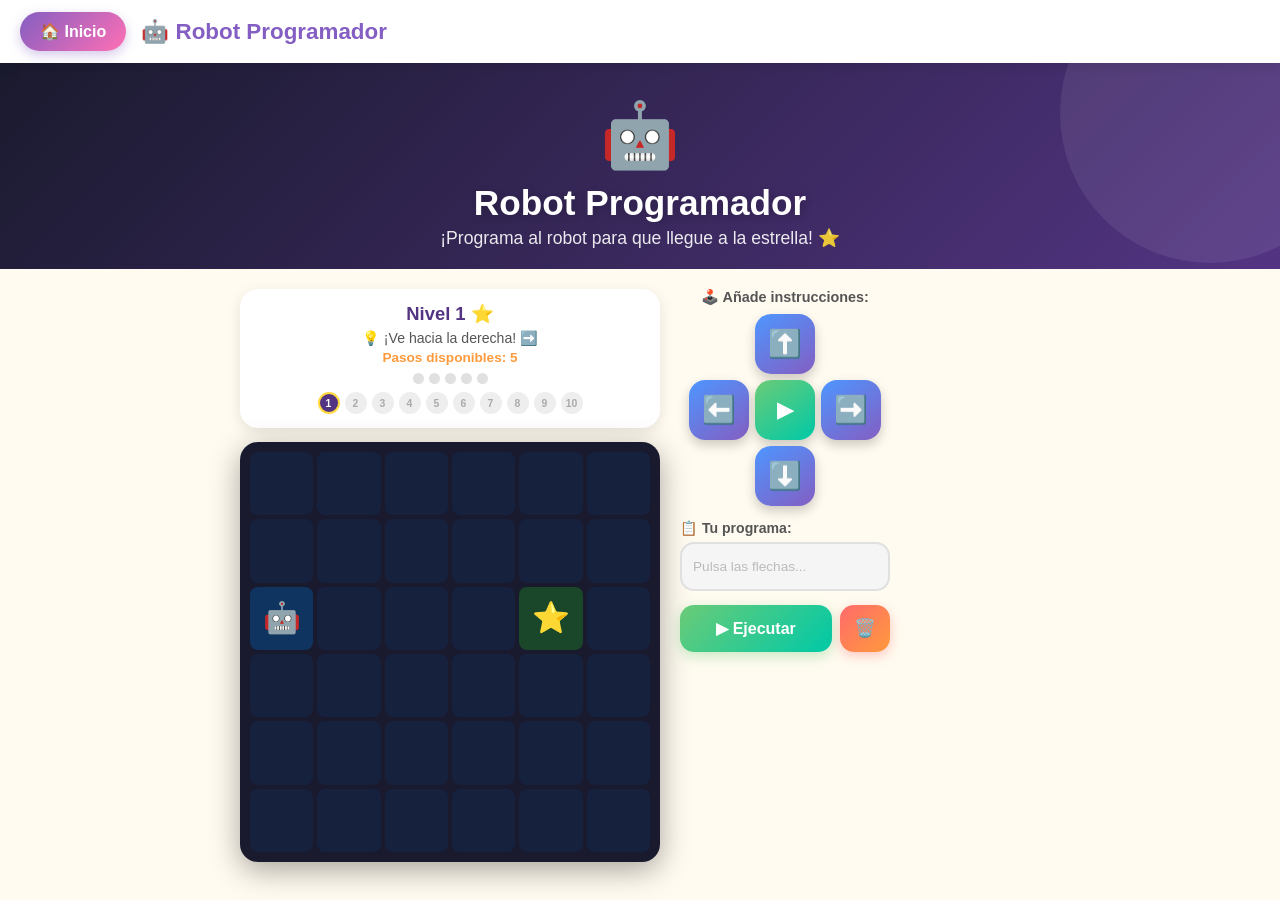
==== coding-robot.html @ b11ec6d7 "Add Coding Robot game section coding-robot.html — full programming puzzle game: - 6×6 dark grid with" ====
<!DOCTYPE html>
<html lang="es">
<head>
  <meta charset="UTF-8">
  <meta name="viewport" content="width=device-width, initial-scale=1.0, maximum-scale=1.0">
  <title>Robot Programador – Bruno Aprende 🤖</title>
  <link rel="stylesheet" href="styles.css">
  <style>
    :root { --c1: #1a1a2e; --c2: #533483; }

    /* ===== LAYOUT ===== */
    .game-wrap {
      display: flex;
      gap: 20px;
      padding: 20px;
      align-items: flex-start;
      flex-wrap: wrap;
      max-width: 840px;
      margin: 0 auto;
    }

    .grid-section {
      flex: 1;
      min-width: 260px;
      max-width: 420px;
    }

    .controls-section {
      flex: 0 0 auto;
      width: 210px;
      display: flex;
      flex-direction: column;
      gap: 14px;
    }

    /* ===== LEVEL INFO ===== */
    .level-info {
      background: white;
      border-radius: 18px;
      padding: 14px 16px;
      box-shadow: 0 4px 14px rgba(0,0,0,0.1);
      margin-bottom: 14px;
      text-align: center;
    }
    .level-name  { font-size: 1.15em; font-weight: 900; color: #533483; }
    .level-hint  { font-size: 0.88em; color: #555; margin-top: 5px; }
    .level-steps { font-size: 0.85em; color: #FF9A3C; font-weight: 700; margin-top: 4px; }

    /* Step dots */
    .steps-row { display: flex; gap: 5px; flex-wrap: wrap; justify-content: center; margin-top: 8px; }
    .step-dot  { width: 11px; height: 11px; border-radius: 50%; background: #e0e0e0; transition: background 0.2s; }
    .step-dot.used { background: #4D96FF; }

    /* Level progress bar */
    .level-progress {
      display: flex;
      gap: 5px;
      justify-content: center;
      flex-wrap: wrap;
      margin-top: 8px;
    }
    .lv-dot {
      width: 22px; height: 22px;
      border-radius: 50%;
      background: #eee;
      display: flex;
      align-items: center;
      justify-content: center;
      font-size: 0.65em;
      font-weight: 900;
      color: #aaa;
      cursor: pointer;
      transition: all 0.15s;
      border: 2px solid transparent;
    }
    .lv-dot.done    { background: #6BCB77; color: white; }
    .lv-dot.current { background: #533483; color: white; border-color: #FFD93D; }
    .lv-dot:hover   { transform: scale(1.15); }

    /* ===== GRID ===== */
    .robot-grid {
      display: grid;
      grid-template-columns: repeat(6, 1fr);
      gap: 4px;
      background: #1a1a2e;
      border-radius: 18px;
      padding: 10px;
      box-shadow: 0 8px 30px rgba(0,0,0,0.35);
      width: 100%;
      aspect-ratio: 1;
    }

    .cell {
      background: #16213e;
      border-radius: 8px;
      display: flex;
      align-items: center;
      justify-content: center;
      font-size: clamp(1em, 4vw, 1.9em);
      aspect-ratio: 1;
      transition: background 0.25s;
      position: relative;
    }

    .cell.robot    { background: #0f3460; }
    .cell.goal     { background: #1a472a; animation: goalPulse 1.5s infinite; }
    .cell.obstacle { background: #3d0000; }
    .cell.visited  { background: #1a3a5c; }
    .cell.crash    { background: #5c0000 !important; animation: shake 0.45s; }
    .cell.success  { background: #1a5c2a !important; animation: popIn 0.4s; }

    @keyframes goalPulse {
      0%,100% { background: #1a472a; }
      50%      { background: #2d6a4f; }
    }

    /* Result banner */
    .result-banner {
      text-align: center;
      font-size: 1.15em;
      font-weight: 900;
      padding: 12px;
      border-radius: 14px;
      margin-top: 12px;
      display: none;
      animation: popIn 0.3s;
    }
    .result-banner.success { display: block; background: #e8f8e8; color: #2e7d32; }
    .result-banner.fail    { display: block; background: #ffe8e8; color: #c62828; }

    /* ===== D-PAD ===== */
    .dpad-label {
      text-align: center;
      font-size: 0.9em;
      font-weight: 800;
      color: #555;
      margin-bottom: 8px;
    }

    .dpad {
      display: grid;
      grid-template-columns: repeat(3, 60px);
      grid-template-rows: repeat(3, 60px);
      gap: 6px;
      margin: 0 auto;
      width: fit-content;
    }

    .dpad-btn {
      width: 60px; height: 60px;
      border: none;
      border-radius: 16px;
      font-size: 1.7em;
      cursor: pointer;
      display: flex;
      align-items: center;
      justify-content: center;
      transition: transform 0.1s, box-shadow 0.1s;
      box-shadow: 0 5px 12px rgba(0,0,0,0.2);
      user-select: none;
      -webkit-tap-highlight-color: transparent;
    }
    .dpad-btn:active { transform: scale(0.88); box-shadow: 0 2px 6px rgba(0,0,0,0.15); }

    .dpad-dir { background: linear-gradient(145deg, #4D96FF, #845EC2); color: white; }
    .dpad-ok  {
      background: linear-gradient(145deg, #6BCB77, #00C9A7);
      color: white;
      font-size: 1.3em;
      font-weight: 900;
    }
    .dpad-empty { background: transparent; pointer-events: none; box-shadow: none; }

    /* ===== COMMAND SEQUENCE ===== */
    .cmd-label { font-size: 0.88em; font-weight: 800; color: #555; margin-bottom: 6px; }
    .cmd-sequence {
      display: flex;
      flex-wrap: wrap;
      gap: 5px;
      min-height: 48px;
      background: #f5f5f5;
      border-radius: 14px;
      padding: 7px;
      border: 2px solid #e0e0e0;
      transition: border-color 0.3s;
    }
    .cmd-badge {
      width: 36px; height: 36px;
      border-radius: 10px;
      display: flex;
      align-items: center;
      justify-content: center;
      font-size: 1.1em;
      animation: popIn 0.18s;
      transition: all 0.2s;
    }
    .cmd-badge.pending  { background: linear-gradient(135deg,#4D96FF,#845EC2); box-shadow: 0 2px 6px rgba(77,150,255,0.35); }
    .cmd-badge.current  { background: linear-gradient(135deg,#FFD93D,#FF9A3C); box-shadow: 0 0 12px rgba(255,217,61,0.7); transform: scale(1.15); }
    .cmd-badge.done     { background: linear-gradient(135deg,#6BCB77,#00C9A7); }
    .cmd-badge.fail     { background: linear-gradient(135deg,#FF6B6B,#FF9A3C); }

    /* ===== ACTION BUTTONS ===== */
    .action-row { display: flex; gap: 8px; }

    .btn-run {
      flex: 1;
      background: linear-gradient(135deg, #6BCB77, #00C9A7);
      color: white; border: none;
      border-radius: 14px; padding: 13px 8px;
      font-size: 1em; font-weight: 900; cursor: pointer;
      box-shadow: 0 4px 14px rgba(107,203,119,0.4);
      transition: transform 0.15s;
    }
    .btn-run:hover:not(:disabled) { transform: scale(1.04); }
    .btn-run:disabled { opacity: 0.45; cursor: default; }

    .btn-clear {
      background: linear-gradient(135deg, #FF6B6B, #FF9A3C);
      color: white; border: none;
      border-radius: 14px; padding: 13px 14px;
      font-size: 1.1em; font-weight: 900; cursor: pointer;
      box-shadow: 0 4px 12px rgba(255,107,107,0.35);
      transition: transform 0.15s;
    }
    .btn-clear:hover { transform: scale(1.06); }

    /* ===== LEVEL COMPLETE MODAL ===== */
    .lc-box {
      background: white;
      border-radius: 28px;
      padding: 38px 28px;
      text-align: center;
      max-width: 330px;
      width: 92%;
      animation: popIn 0.4s;
    }
    .lc-box .lc-icon { font-size: 5em; display: block; }
    .lc-box h2 { font-size: 1.7em; font-weight: 900; color: #533483; margin: 12px 0 6px; }
    .lc-box p  { color: #555; margin-bottom: 22px; font-size: 1.05em; }

    /* ===== RESPONSIVE ===== */
    @media (max-width: 540px) {
      .game-wrap { flex-direction: column; align-items: center; padding: 12px; }
      .grid-section { max-width: 320px; width: 100%; }
      .controls-section { width: 100%; max-width: 320px; }
      .dpad { grid-template-columns: repeat(3, 70px); grid-template-rows: repeat(3, 70px); }
      .dpad-btn { width: 70px; height: 70px; }
    }
  </style>
</head>
<body>
  <canvas id="confetti-canvas"></canvas>

  <!-- Navbar -->
  <nav class="navbar">
    <a href="index.html" class="btn-home">🏠 Inicio</a>
    <span class="logo">🤖 Robot Programador</span>
  </nav>

  <!-- Header -->
  <div class="page-header" style="--c1:#1a1a2e;--c2:#533483;">
    <span class="page-icon">🤖</span>
    <h1>Robot Programador</h1>
    <p>¡Programa al robot para que llegue a la estrella! ⭐</p>
  </div>

  <div class="game-wrap">

    <!-- ===== LEFT: GRID ===== -->
    <div class="grid-section">

      <!-- Level info -->
      <div class="level-info">
        <div class="level-name"  id="level-name">Nivel 1</div>
        <div class="level-hint"  id="level-hint">💡 ...</div>
        <div class="level-steps" id="level-steps">Pasos disponibles: 0</div>
        <div class="steps-row"   id="steps-row"></div>
        <!-- Level dots -->
        <div class="level-progress" id="level-progress"></div>
      </div>

      <!-- 6x6 Grid -->
      <div class="robot-grid" id="robot-grid"></div>

      <!-- Result banner -->
      <div class="result-banner" id="result-banner"></div>
    </div>

    <!-- ===== RIGHT: CONTROLS ===== -->
    <div class="controls-section">

      <!-- D-pad -->
      <div>
        <div class="dpad-label">🕹️ Añade instrucciones:</div>
        <div class="dpad">
          <div class="dpad-empty"></div>
          <button class="dpad-btn dpad-dir" onclick="addCmd('U')" title="Arriba">⬆️</button>
          <div class="dpad-empty"></div>

          <button class="dpad-btn dpad-dir" onclick="addCmd('L')" title="Izquierda">⬅️</button>
          <button class="dpad-btn dpad-ok"  onclick="runProgram()" title="Ejecutar">▶</button>
          <button class="dpad-btn dpad-dir" onclick="addCmd('R')" title="Derecha">➡️</button>

          <div class="dpad-empty"></div>
          <button class="dpad-btn dpad-dir" onclick="addCmd('D')" title="Abajo">⬇️</button>
          <div class="dpad-empty"></div>
        </div>
      </div>

      <!-- Command sequence -->
      <div>
        <div class="cmd-label">📋 Tu programa:</div>
        <div class="cmd-sequence" id="cmd-sequence">
          <span style="color:#bbb;font-size:0.85em;padding:8px 4px;">Pulsa las flechas...</span>
        </div>
      </div>

      <!-- Action buttons -->
      <div class="action-row">
        <button class="btn-run" id="btn-run" onclick="runProgram()">▶ Ejecutar</button>
        <button class="btn-clear" onclick="clearLevel()" title="Limpiar">🗑️</button>
      </div>

    </div>
  </div>

  <!-- Level complete modal -->
  <div class="modal-overlay" id="celebration-modal">
    <div class="lc-box">
      <span class="lc-icon cel-emoji">🌟</span>
      <h2 class="cel-msg">¡Nivel completado!</h2>
      <p class="cel-sub">¡Programaste al robot perfectamente!</p>
      <button class="btn btn-primary" id="next-btn" onclick="nextLevel()">Siguiente nivel ➡️</button>
    </div>
  </div>

  <script src="utils.js"></script>
  <script>

    // ===== LEVELS =====
    // r = row (0=top), c = col (0=left)
    const LEVELS = [
      // ── Easy: single direction ──
      { name:'Nivel 1',  stars:1, robot:{r:2,c:0}, goal:{r:2,c:4}, maxSteps:5,
        hint:'¡Ve hacia la derecha! ➡️' },
      { name:'Nivel 2',  stars:1, robot:{r:0,c:3}, goal:{r:4,c:3}, maxSteps:5,
        hint:'¡Baja todo recto! ⬇️' },
      { name:'Nivel 3',  stars:1, robot:{r:3,c:5}, goal:{r:3,c:1}, maxSteps:5,
        hint:'¡Ve hacia la izquierda! ⬅️' },
      { name:'Nivel 4',  stars:1, robot:{r:5,c:3}, goal:{r:1,c:3}, maxSteps:5,
        hint:'¡Sube todo recto! ⬆️' },
      // ── Medium: two directions ──
      { name:'Nivel 5',  stars:2, robot:{r:5,c:0}, goal:{r:2,c:3}, maxSteps:7,
        hint:'Sube y ve a la derecha 🤔' },
      { name:'Nivel 6',  stars:2, robot:{r:0,c:5}, goal:{r:4,c:1}, maxSteps:9,
        hint:'Baja y ve a la izquierda 🤔' },
      { name:'Nivel 7',  stars:2, robot:{r:5,c:5}, goal:{r:1,c:1}, maxSteps:9,
        hint:'Sube y ve a la izquierda 🤔' },
      { name:'Nivel 8',  stars:2, robot:{r:0,c:0}, goal:{r:5,c:4}, maxSteps:10,
        hint:'¡Piensa bien el camino! 🧠' },
      // ── Hard: with obstacles ──
      { name:'Nivel 9',  stars:3, robot:{r:0,c:0}, goal:{r:5,c:5}, maxSteps:12,
        obstacles:[{r:1,c:1},{r:2,c:2},{r:3,c:3},{r:4,c:4}],
        hint:'¡Rodea los obstáculos por la derecha! 🧱' },
      { name:'Nivel 10', stars:3, robot:{r:5,c:0}, goal:{r:0,c:5}, maxSteps:12,
        obstacles:[{r:2,c:1},{r:2,c:2},{r:3,c:3},{r:3,c:4}],
        hint:'¡Busca el camino libre! 🧠' },
    ];

    const ARROWS = { U:'⬆️', D:'⬇️', L:'⬅️', R:'➡️' };
    const DELTAS = { U:{r:-1,c:0}, D:{r:1,c:0}, L:{r:0,c:-1}, R:{r:0,c:1} };

    let currentLv   = 0;
    let commands    = [];
    let isRunning   = false;
    let completed   = new Set();   // completed level indices

    // ── helpers ──
    function hasObstacle(r, c) {
      return (LEVELS[currentLv].obstacles || []).some(o => o.r===r && o.c===c);
    }
    function delay(ms) { return new Promise(res => setTimeout(res, ms)); }

    // ===== RENDER GRID =====
    function renderGrid(path=[], robotAt=null, crashAt=null) {
      const lv   = LEVELS[currentLv];
      const rPos = robotAt || lv.robot;
      const grid = document.getElementById('robot-grid');
      grid.innerHTML = '';

      for (let r=0; r<6; r++) {
        for (let c=0; c<6; c++) {
          const cell   = document.createElement('div');
          cell.className = 'cell';

          const isRobot = rPos.r===r && rPos.c===c;
          const isGoal  = lv.goal.r===r && lv.goal.c===c;
          const isObs   = hasObstacle(r, c);
          const isCrash = crashAt && crashAt.r===r && crashAt.c===c;
          const isPath  = path.some(p => p.r===r && p.c===c);

          if (isCrash)             { cell.classList.add('crash');    cell.textContent='💥'; }
          else if (isRobot&&isGoal){ cell.classList.add('success');  cell.textContent='🎉'; }
          else if (isRobot)        { cell.classList.add('robot');    cell.textContent='🤖'; }
          else if (isGoal)         { cell.classList.add('goal');     cell.textContent='⭐'; }
          else if (isObs)          { cell.classList.add('obstacle'); cell.textContent='🧱'; }
          else if (isPath)         { cell.classList.add('visited');  cell.textContent='·';  }

          grid.appendChild(cell);
        }
      }
    }

    // ===== LOAD LEVEL =====
    function loadLevel(idx) {
      currentLv = idx;
      commands  = [];
      isRunning = false;
      const lv  = LEVELS[idx];

      document.getElementById('level-name').textContent  = lv.name + ' ' + '⭐'.repeat(lv.stars);
      document.getElementById('level-hint').textContent  = '💡 ' + lv.hint;
      document.getElementById('level-steps').textContent = `Pasos disponibles: ${lv.maxSteps}`;
      document.getElementById('btn-run').disabled = false;

      // Steps dots
      const sRow = document.getElementById('steps-row');
      sRow.innerHTML = '';
      for (let i=0; i<lv.maxSteps; i++) {
        const d = document.createElement('div');
        d.className = 'step-dot';
        sRow.appendChild(d);
      }

      // Level progress dots
      buildProgressDots();
      renderGrid();
      updateCmdDisplay();
      hideBanner();
      hideCelebration();
    }

    function buildProgressDots() {
      const wrap = document.getElementById('level-progress');
      wrap.innerHTML = '';
      LEVELS.forEach((lv, i) => {
        const d = document.createElement('div');
        d.className = 'lv-dot';
        d.textContent = i+1;
        if (completed.has(i)) d.classList.add('done');
        if (i === currentLv)  d.classList.add('current');
        d.onclick = () => { if (!isRunning) loadLevel(i); };
        wrap.appendChild(d);
      });
    }

    // ===== COMMANDS =====
    function addCmd(dir) {
      if (isRunning) return;
      const lv = LEVELS[currentLv];
      if (commands.length >= lv.maxSteps) {
        // Wiggle the sequence box
        const seq = document.getElementById('cmd-sequence');
        seq.style.borderColor = '#FF6B6B';
        setTimeout(() => seq.style.borderColor = '#e0e0e0', 600);
        playWrong();
        return;
      }
      playClick();
      commands.push(dir);
      updateCmdDisplay();
    }

    function updateCmdDisplay() {
      const seq = document.getElementById('cmd-sequence');
      seq.innerHTML = '';
      if (commands.length === 0) {
        seq.innerHTML = '<span style="color:#bbb;font-size:0.85em;padding:8px 4px;">Pulsa las flechas...</span>';
      } else {
        commands.forEach((cmd, i) => {
          const b = document.createElement('div');
          b.className = 'cmd-badge pending';
          b.id = `badge-${i}`;
          b.textContent = ARROWS[cmd];
          seq.appendChild(b);
        });
      }
      // Update step dots
      document.querySelectorAll('#steps-row .step-dot').forEach((d, i) => {
        d.classList.toggle('used', i < commands.length);
      });
    }

    function clearLevel() {
      if (isRunning) return;
      commands  = [];
      isRunning = false;
      document.getElementById('btn-run').disabled = false;
      playClick();
      renderGrid();
      updateCmdDisplay();
      hideBanner();
    }

    // ===== RUN =====
    async function runProgram() {
      if (isRunning) return;
      if (commands.length === 0) {
        speak('¡Añade instrucciones primero!', 0.85, 1.1);
        const seq = document.getElementById('cmd-sequence');
        seq.style.borderColor = '#FF9A3C';
        setTimeout(() => seq.style.borderColor = '#e0e0e0', 700);
        return;
      }

      isRunning = true;
      document.getElementById('btn-run').disabled = true;
      hideBanner();

      const lv  = LEVELS[currentLv];
      let pos   = { ...lv.robot };
      const path = [];

      for (let i=0; i<commands.length; i++) {
        // Highlight current badge
        document.querySelectorAll('.cmd-badge').forEach((b, j) => {
          b.className = 'cmd-badge ' +
            (j < i ? 'done' : j === i ? 'current' : 'pending');
        });

        await delay(420);

        const delta = DELTAS[commands[i]];
        const nr = pos.r + delta.r;
        const nc = pos.c + delta.c;

        // Out of bounds
        if (nr < 0 || nr > 5 || nc < 0 || nc > 5) {
          renderGrid(path, pos, pos);
          await delay(200);
          document.querySelectorAll('.cmd-badge').forEach((b,j)=>{
            if(j===i) b.className='cmd-badge fail';
          });
          showBanner(false, '¡Ups! El robot salió de la cuadrícula 😅');
          speak('¡Ups! El robot se cayó del borde. ¡Inténtalo de nuevo!', 0.85, 1.1);
          isRunning = false;
          document.getElementById('btn-run').disabled = false;
          return;
        }

        // Hit obstacle
        if (hasObstacle(nr, nc)) {
          renderGrid(path, pos, {r:nr, c:nc});
          await delay(200);
          document.querySelectorAll('.cmd-badge').forEach((b,j)=>{
            if(j===i) b.className='cmd-badge fail';
          });
          showBanner(false, '¡Ups! El robot chocó con un obstáculo 🧱');
          speak('¡El robot chocó con un obstáculo! ¡Inténtalo de nuevo!', 0.85, 1.1);
          isRunning = false;
          document.getElementById('btn-run').disabled = false;
          return;
        }

        path.push({ ...pos });
        pos = { r:nr, c:nc };
        renderGrid(path, pos);

        // Goal reached!
        if (pos.r === lv.goal.r && pos.c === lv.goal.c) {
          document.querySelectorAll('.cmd-badge').forEach(b => b.className='cmd-badge done');
          await delay(300);
          renderGrid(path, pos);         // shows 🎉
          showBanner(true, '¡Llegaste a la estrella! 🌟');
          playCorrect();
          launchConfetti(2800);
          speak('¡Felicidades! ¡Llegaste a la estrella! ¡Eres un programador increíble!', 0.8, 1.15);
          completed.add(currentLv);
          buildProgressDots();

          await delay(1000);

          const isLast = currentLv >= LEVELS.length - 1;
          showCelebration(
            isLast ? '¡Has ganado todos los niveles! 🏆' : '¡Nivel completado! 🎉',
            '¡Eres un programador increíble, Bruno!',
            '🤖'
          );
          const nextBtn = document.getElementById('next-btn');
          if (isLast) {
            nextBtn.textContent = '🔄 Jugar de nuevo';
            nextBtn.onclick = () => { completed.clear(); loadLevel(0); hideCelebration(); };
          } else {
            nextBtn.textContent = 'Siguiente nivel ➡️';
            nextBtn.onclick = nextLevel;
          }
          isRunning = false;
          return;
        }
      }

      // Ran out of steps without reaching goal
      document.querySelectorAll('.cmd-badge').forEach(b => b.className='cmd-badge done');
      showBanner(false, '¡Casi! El robot no llegó a la estrella ⭐');
      speak('¡Casi! Necesitas más pasos o un camino diferente. ¡Inténtalo de nuevo!', 0.85, 1.1);
      isRunning = false;
      document.getElementById('btn-run').disabled = false;
    }

    function nextLevel() {
      hideCelebration();
      loadLevel(Math.min(currentLv + 1, LEVELS.length - 1));
    }

    function showBanner(ok, msg) {
      const b = document.getElementById('result-banner');
      b.className = 'result-banner ' + (ok ? 'success' : 'fail');
      b.textContent = msg;
    }
    function hideBanner() {
      document.getElementById('result-banner').className = 'result-banner';
    }

    // Keyboard shortcuts (for desktop/laptop)
    document.addEventListener('keydown', e => {
      if (isRunning) return;
      const map = { ArrowUp:'U', ArrowDown:'D', ArrowLeft:'L', ArrowRight:'R' };
      if (map[e.key]) { e.preventDefault(); addCmd(map[e.key]); }
      if (e.key === 'Enter') runProgram();
      if (e.key === 'Escape' || e.key === 'Backspace') clearLevel();
    });

    // ===== INIT =====
    loadLevel(0);
  </script>
</body>
</html>
---- styles.css ----
/* ===== BRUNO APRENDE - Estilos Compartidos ===== */

* {
  margin: 0;
  padding: 0;
  box-sizing: border-box;
}

:root {
  --red:    #FF6B6B;
  --orange: #FF9A3C;
  --yellow: #FFD93D;
  --green:  #6BCB77;
  --blue:   #4D96FF;
  --purple: #845EC2;
  --pink:   #FF6FB4;
  --teal:   #00C9A7;
  --bg:     #FFFBF0;
  --white:  #FFFFFF;
  --text:   #2D2D2D;
  --shadow: 0 6px 20px rgba(0,0,0,0.12);
  --radius: 24px;
}

body {
  font-family: 'Segoe UI', 'Trebuchet MS', 'Comic Sans MS', cursive, sans-serif;
  background: var(--bg);
  min-height: 100vh;
  color: var(--text);
  overflow-x: hidden;
}

/* ===== NAVBAR ===== */
.navbar {
  background: var(--white);
  padding: 12px 20px;
  display: flex;
  align-items: center;
  gap: 15px;
  box-shadow: 0 3px 12px rgba(0,0,0,0.1);
  position: sticky;
  top: 0;
  z-index: 200;
}

.navbar .logo {
  font-size: 1.4em;
  font-weight: 900;
  color: var(--purple);
  text-decoration: none;
  flex: 1;
}

.btn-home {
  background: linear-gradient(135deg, var(--purple), var(--pink));
  color: white;
  border: none;
  padding: 10px 20px;
  border-radius: 50px;
  cursor: pointer;
  font-size: 1em;
  font-weight: 700;
  text-decoration: none;
  display: inline-block;
  transition: transform 0.2s, box-shadow 0.2s;
  box-shadow: 0 4px 12px rgba(132,94,194,0.35);
}

.btn-home:hover {
  transform: scale(1.05);
  box-shadow: 0 6px 16px rgba(132,94,194,0.45);
}

/* ===== PAGE HEADER ===== */
.page-header {
  text-align: center;
  padding: 35px 20px 20px;
  background: linear-gradient(135deg, var(--c1, #845EC2), var(--c2, #FF6FB4));
  color: white;
  position: relative;
  overflow: hidden;
}

.page-header::before {
  content: '';
  position: absolute;
  width: 300px; height: 300px;
  background: rgba(255,255,255,0.08);
  border-radius: 50%;
  top: -100px; right: -80px;
}

.page-header .page-icon {
  font-size: 4em;
  display: block;
  margin-bottom: 10px;
  animation: bounce 1.5s infinite;
}

.page-header h1 {
  font-size: 2.2em;
  font-weight: 900;
  text-shadow: 2px 2px 8px rgba(0,0,0,0.2);
}

.page-header p {
  font-size: 1.1em;
  opacity: 0.9;
  margin-top: 5px;
}

/* ===== TABS ===== */
.tabs {
  display: flex;
  gap: 8px;
  padding: 15px 20px;
  overflow-x: auto;
  background: white;
  border-bottom: 3px solid #f0f0f0;
  scrollbar-width: none;
}

.tabs::-webkit-scrollbar { display: none; }

.tab-btn {
  background: #f5f5f5;
  border: 3px solid transparent;
  padding: 10px 20px;
  border-radius: 50px;
  cursor: pointer;
  font-size: 1em;
  font-weight: 700;
  white-space: nowrap;
  transition: all 0.2s;
  color: #666;
}

.tab-btn.active {
  background: var(--tab-color, var(--purple));
  color: white;
  border-color: transparent;
  box-shadow: 0 4px 12px rgba(0,0,0,0.2);
}

.tab-btn:hover:not(.active) {
  background: #e8e8e8;
  transform: translateY(-2px);
}

.tab-content { display: none; padding: 25px 20px; }
.tab-content.active { display: block; }

/* ===== CARDS ===== */
.card {
  background: white;
  border-radius: var(--radius);
  box-shadow: var(--shadow);
  padding: 25px;
  margin-bottom: 20px;
}

.card-grid {
  display: grid;
  grid-template-columns: repeat(auto-fill, minmax(130px, 1fr));
  gap: 15px;
  margin-top: 15px;
}

.item-card {
  background: white;
  border-radius: 20px;
  box-shadow: 0 4px 12px rgba(0,0,0,0.1);
  padding: 18px 12px;
  text-align: center;
  cursor: pointer;
  transition: transform 0.2s, box-shadow 0.2s;
  border: 3px solid transparent;
  user-select: none;
}

.item-card:hover, .item-card:active {
  transform: scale(1.07);
  box-shadow: 0 8px 20px rgba(0,0,0,0.18);
}

.item-card .emoji { font-size: 2.5em; display: block; margin-bottom: 8px; }
.item-card .label { font-size: 1em; font-weight: 800; color: var(--text); }
.item-card .sublabel { font-size: 0.8em; color: #888; margin-top: 3px; }

/* ===== SECTION TITLE ===== */
.section-title {
  font-size: 1.6em;
  font-weight: 900;
  color: var(--purple);
  margin-bottom: 15px;
  display: flex;
  align-items: center;
  gap: 10px;
}

/* ===== BUTTONS ===== */
.btn {
  display: inline-block;
  padding: 14px 30px;
  border-radius: 50px;
  border: none;
  cursor: pointer;
  font-size: 1.1em;
  font-weight: 800;
  transition: transform 0.15s, box-shadow 0.15s;
  user-select: none;
}

.btn:hover { transform: scale(1.05); }
.btn:active { transform: scale(0.97); }

.btn-primary {
  background: linear-gradient(135deg, var(--purple), var(--pink));
  color: white;
  box-shadow: 0 5px 15px rgba(132,94,194,0.4);
}

.btn-success {
  background: linear-gradient(135deg, var(--green), var(--teal));
  color: white;
  box-shadow: 0 5px 15px rgba(107,203,119,0.4);
}

.btn-orange {
  background: linear-gradient(135deg, var(--orange), var(--yellow));
  color: white;
  box-shadow: 0 5px 15px rgba(255,154,60,0.4);
}

.btn-large {
  font-size: 1.3em;
  padding: 18px 40px;
}

/* ===== QUIZ OPTIONS ===== */
.options-grid {
  display: grid;
  grid-template-columns: 1fr 1fr;
  gap: 12px;
  margin-top: 15px;
}

.option-btn {
  background: white;
  border: 4px solid #e0e0e0;
  border-radius: 20px;
  padding: 18px 12px;
  font-size: 1.2em;
  font-weight: 800;
  cursor: pointer;
  transition: all 0.2s;
  text-align: center;
  box-shadow: 0 3px 8px rgba(0,0,0,0.08);
}

.option-btn:hover {
  border-color: var(--blue);
  transform: scale(1.03);
  background: #f0f8ff;
}

.option-btn.correct {
  background: #e8f8e8;
  border-color: var(--green);
  animation: popCorrect 0.4s;
}

.option-btn.wrong {
  background: #ffe8e8;
  border-color: var(--red);
  animation: shake 0.4s;
}

/* ===== SCORE / PROGRESS ===== */
.score-bar {
  display: flex;
  align-items: center;
  gap: 10px;
  background: white;
  border-radius: 50px;
  padding: 10px 20px;
  box-shadow: 0 3px 10px rgba(0,0,0,0.1);
  margin-bottom: 20px;
  flex-wrap: wrap;
}

.stars-display { font-size: 1.5em; letter-spacing: 3px; }
.score-text { font-size: 1.1em; font-weight: 800; color: var(--purple); }

/* ===== FEEDBACK BANNER ===== */
.feedback {
  text-align: center;
  font-size: 1.4em;
  font-weight: 900;
  padding: 15px;
  border-radius: 20px;
  margin: 15px 0;
  display: none;
}
.feedback.show { display: block; animation: popIn 0.3s; }
.feedback.correct { background: #e8f8e8; color: #2e7d32; }
.feedback.wrong   { background: #ffe8e8; color: #c62828; }

/* ===== FLASHCARD ===== */
.flashcard-wrap {
  perspective: 1000px;
  width: 100%;
  max-width: 340px;
  height: 220px;
  margin: 0 auto 20px;
  cursor: pointer;
}

.flashcard {
  width: 100%; height: 100%;
  position: relative;
  transform-style: preserve-3d;
  transition: transform 0.55s;
}

.flashcard.flipped { transform: rotateY(180deg); }

.card-face {
  position: absolute;
  inset: 0;
  border-radius: 24px;
  backface-visibility: hidden;
  display: flex;
  flex-direction: column;
  align-items: center;
  justify-content: center;
  padding: 20px;
  box-shadow: 0 8px 25px rgba(0,0,0,0.15);
}

.card-front { background: linear-gradient(135deg, #667eea, #764ba2); color: white; }
.card-back  { background: linear-gradient(135deg, #f093fb, #f5576c); color: white; transform: rotateY(180deg); }

.card-face .big-emoji { font-size: 4em; }
.card-face .word-en   { font-size: 2em; font-weight: 900; margin-top: 10px; }
.card-face .word-es   { font-size: 1.4em; font-weight: 700; opacity: 0.9; }
.card-face .hint      { font-size: 0.85em; opacity: 0.7; margin-top: 8px; }

/* ===== CONFETTI CANVAS ===== */
#confetti-canvas {
  position: fixed;
  top: 0; left: 0;
  width: 100%; height: 100%;
  pointer-events: none;
  z-index: 9999;
}

/* ===== CELEBRATION MODAL ===== */
.modal-overlay {
  position: fixed;
  inset: 0;
  background: rgba(0,0,0,0.5);
  display: none;
  align-items: center;
  justify-content: center;
  z-index: 1000;
}
.modal-overlay.show { display: flex; }

.modal-box {
  background: white;
  border-radius: 30px;
  padding: 40px 30px;
  text-align: center;
  max-width: 350px;
  width: 90%;
  animation: popIn 0.4s;
}
.modal-box .big-emoji { font-size: 5em; }
.modal-box h2 { font-size: 1.8em; font-weight: 900; color: var(--purple); margin: 15px 0 8px; }
.modal-box p  { font-size: 1.1em; color: #555; margin-bottom: 20px; }

/* ===== MATH VISUAL ===== */
.math-visual {
  display: flex;
  align-items: center;
  justify-content: center;
  gap: 15px;
  font-size: 2em;
  flex-wrap: wrap;
  padding: 20px;
  background: #f9f9f9;
  border-radius: 20px;
  margin: 15px 0;
}

.math-group { display: flex; flex-wrap: wrap; gap: 6px; justify-content: center; }
.math-emoji { font-size: 1.4em; animation: popIn 0.3s; cursor: default; }
.math-op    { font-size: 2em; font-weight: 900; color: var(--orange); }
.math-eq    { font-size: 2em; font-weight: 900; color: var(--purple); }

/* ===== LETTER EXPLORER ===== */
.letter-grid {
  display: grid;
  grid-template-columns: repeat(auto-fill, minmax(80px, 1fr));
  gap: 10px;
  margin-top: 15px;
}

.letter-card {
  background: white;
  border-radius: 16px;
  box-shadow: 0 3px 10px rgba(0,0,0,0.1);
  padding: 14px 8px;
  text-align: center;
  cursor: pointer;
  transition: all 0.2s;
  border: 3px solid transparent;
}

.letter-card:hover { transform: scale(1.1); }
.letter-card .big-letter { font-size: 2em; font-weight: 900; }
.letter-card .small-ex   { font-size: 0.7em; color: #777; margin-top: 3px; }

.letter-detail {
  background: white;
  border-radius: 24px;
  padding: 25px;
  box-shadow: var(--shadow);
  text-align: center;
  margin-top: 20px;
  display: none;
  animation: popIn 0.35s;
}
.letter-detail.show { display: block; }
.letter-detail .ld-letter { font-size: 5em; font-weight: 900; line-height: 1; }
.letter-detail .ld-emoji  { font-size: 4em; margin: 10px 0; }
.letter-detail .ld-word   { font-size: 2em; font-weight: 800; color: var(--purple); }
.letter-detail .ld-ex     { font-size: 1.1em; color: #555; margin-top: 5px; }

/* ===== SYLLABLE BUILDER ===== */
.syl-section { margin-bottom: 30px; }
.syl-section h3 { font-size: 1.3em; font-weight: 800; color: var(--orange); margin-bottom: 12px; }
.syl-grid { display: flex; flex-wrap: wrap; gap: 10px; }

.syl-card {
  background: linear-gradient(135deg, var(--blue), var(--purple));
  color: white;
  border-radius: 16px;
  padding: 14px 18px;
  font-size: 1.5em;
  font-weight: 900;
  cursor: pointer;
  transition: transform 0.15s, box-shadow 0.15s;
  box-shadow: 0 4px 10px rgba(77,150,255,0.35);
  border: none;
}

.syl-card:hover { transform: scale(1.12); }

/* ===== WORD BUILDER GAME ===== */
.word-game {
  background: white;
  border-radius: 24px;
  padding: 25px;
  box-shadow: var(--shadow);
}

.word-display {
  display: flex;
  gap: 10px;
  justify-content: center;
  flex-wrap: wrap;
  min-height: 80px;
  align-items: center;
  background: #f9f9f9;
  border-radius: 16px;
  padding: 15px;
  margin: 15px 0;
  border: 3px dashed #ddd;
}

.letter-slot {
  width: 55px; height: 65px;
  background: white;
  border-radius: 12px;
  display: flex;
  align-items: center;
  justify-content: center;
  font-size: 2em;
  font-weight: 900;
  box-shadow: 0 3px 8px rgba(0,0,0,0.12);
  border: 3px solid #e0e0e0;
  cursor: pointer;
  transition: all 0.2s;
  color: var(--purple);
}

.letter-slot.filled { background: linear-gradient(135deg, #e8f0ff, #f0e8ff); border-color: var(--purple); }
.letter-slot:hover.filled { background: #ffe8e8; border-color: var(--red); }

.letter-buttons { display: flex; flex-wrap: wrap; gap: 8px; justify-content: center; margin-top: 10px; }

.letter-btn {
  width: 55px; height: 65px;
  background: linear-gradient(135deg, var(--yellow), var(--orange));
  border: none;
  border-radius: 12px;
  font-size: 2em;
  font-weight: 900;
  cursor: pointer;
  box-shadow: 0 3px 8px rgba(0,0,0,0.15);
  transition: all 0.15s;
  color: var(--text);
}

.letter-btn:hover:not(:disabled) { transform: scale(1.1) translateY(-3px); }
.letter-btn:disabled { opacity: 0.3; cursor: not-allowed; }

/* ===== ANIMATIONS ===== */
@keyframes bounce {
  0%, 100% { transform: translateY(0); }
  50%       { transform: translateY(-10px); }
}

@keyframes popIn {
  from { transform: scale(0.5); opacity: 0; }
  to   { transform: scale(1);   opacity: 1; }
}

@keyframes popCorrect {
  0%   { transform: scale(1); }
  50%  { transform: scale(1.15); }
  100% { transform: scale(1); }
}

@keyframes shake {
  0%,100% { transform: translateX(0); }
  20%      { transform: translateX(-8px); }
  40%      { transform: translateX(8px); }
  60%      { transform: translateX(-6px); }
  80%      { transform: translateX(6px); }
}

@keyframes starPop {
  from { transform: scale(0) rotate(-30deg); opacity: 0; }
  to   { transform: scale(1) rotate(0deg);  opacity: 1; }
}

@keyframes float {
  0%,100% { transform: translateY(0) rotate(0deg); }
  50%     { transform: translateY(-20px) rotate(180deg); }
}

/* ===== RESPONSIVE ===== */
@media (max-width: 480px) {
  .page-header h1 { font-size: 1.7em; }
  .card-grid { grid-template-columns: repeat(auto-fill, minmax(110px, 1fr)); }
  .letter-grid { grid-template-columns: repeat(auto-fill, minmax(65px, 1fr)); }
  .options-grid { grid-template-columns: 1fr; }
}
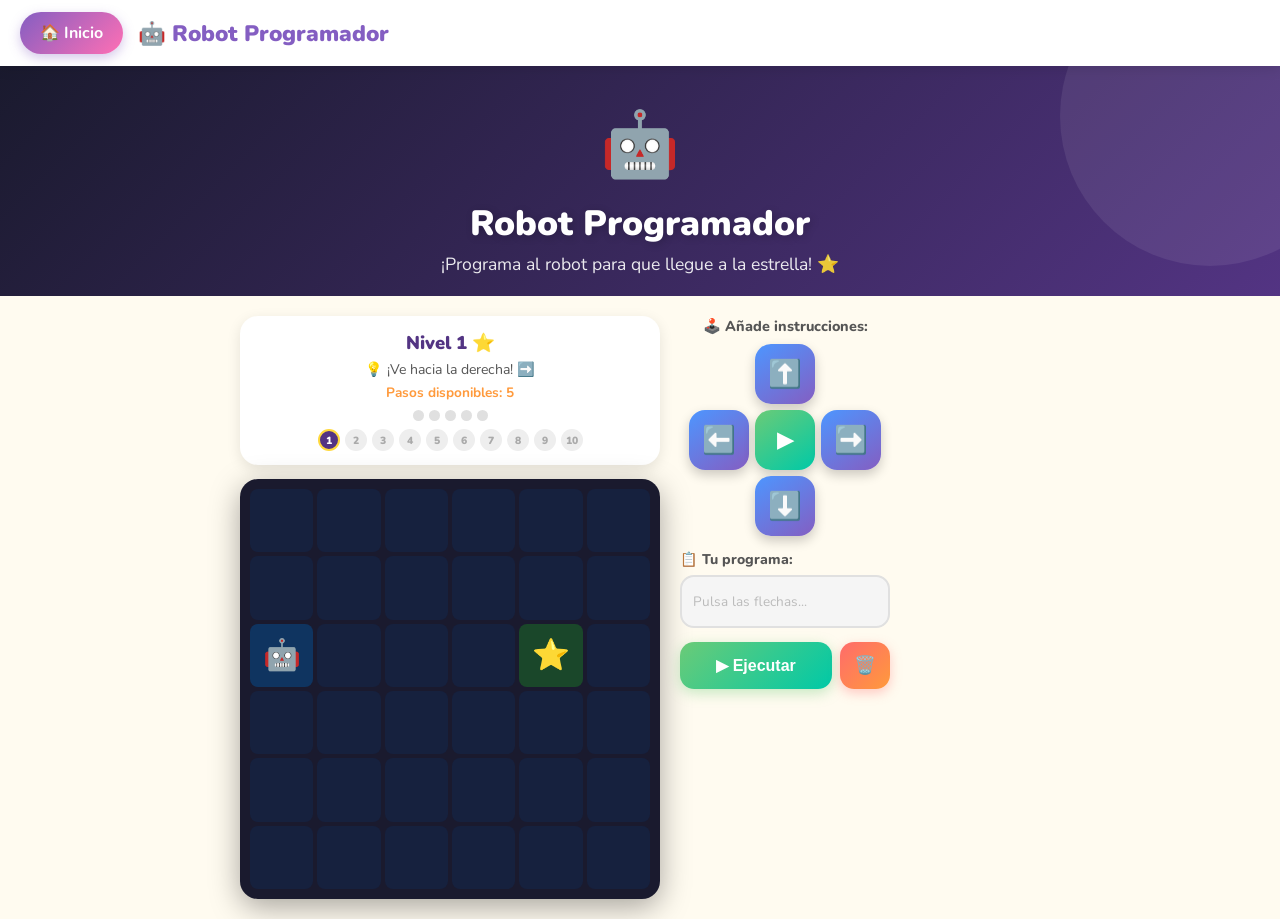
==== commit bb0d925f: "Add favicon, manifest and PWA home screen support - favicon.svg: robot face icon with purple gradien" ====
--- a/coding-robot.html
+++ b/coding-robot.html
@@ -4,6 +4,13 @@
   <meta charset="UTF-8">
   <meta name="viewport" content="width=device-width, initial-scale=1.0, maximum-scale=1.0">
   <title>Robot Programador – Bruno Aprende 🤖</title>
+  <link rel="icon" href="favicon.svg" type="image/svg+xml">
+  <link rel="apple-touch-icon" href="favicon.svg">
+  <link rel="manifest" href="manifest.json">
+  <meta name="theme-color" content="#845EC2">
+  <meta name="apple-mobile-web-app-capable" content="yes">
+  <meta name="apple-mobile-web-app-status-bar-style" content="black-translucent">
+  <meta name="apple-mobile-web-app-title" content="Bruno Aprende">
   <link rel="stylesheet" href="styles.css">
   <style>
     :root { --c1: #1a1a2e; --c2: #533483; }
--- a/styles.css
+++ b/styles.css
@@ -1,4 +1,5 @@
 /* ===== BRUNO APRENDE - Estilos Compartidos ===== */
+@import url('https://fonts.googleapis.com/css2?family=Nunito:wght@400;600;700;800;900&display=swap');
 
 * {
   margin: 0;
@@ -23,7 +24,7 @@
 }
 
 body {
-  font-family: 'Segoe UI', 'Trebuchet MS', 'Comic Sans MS', cursive, sans-serif;
+  font-family: 'Nunito', 'Segoe UI', Roboto, Arial, sans-serif;
   background: var(--bg);
   min-height: 100vh;
   color: var(--text);
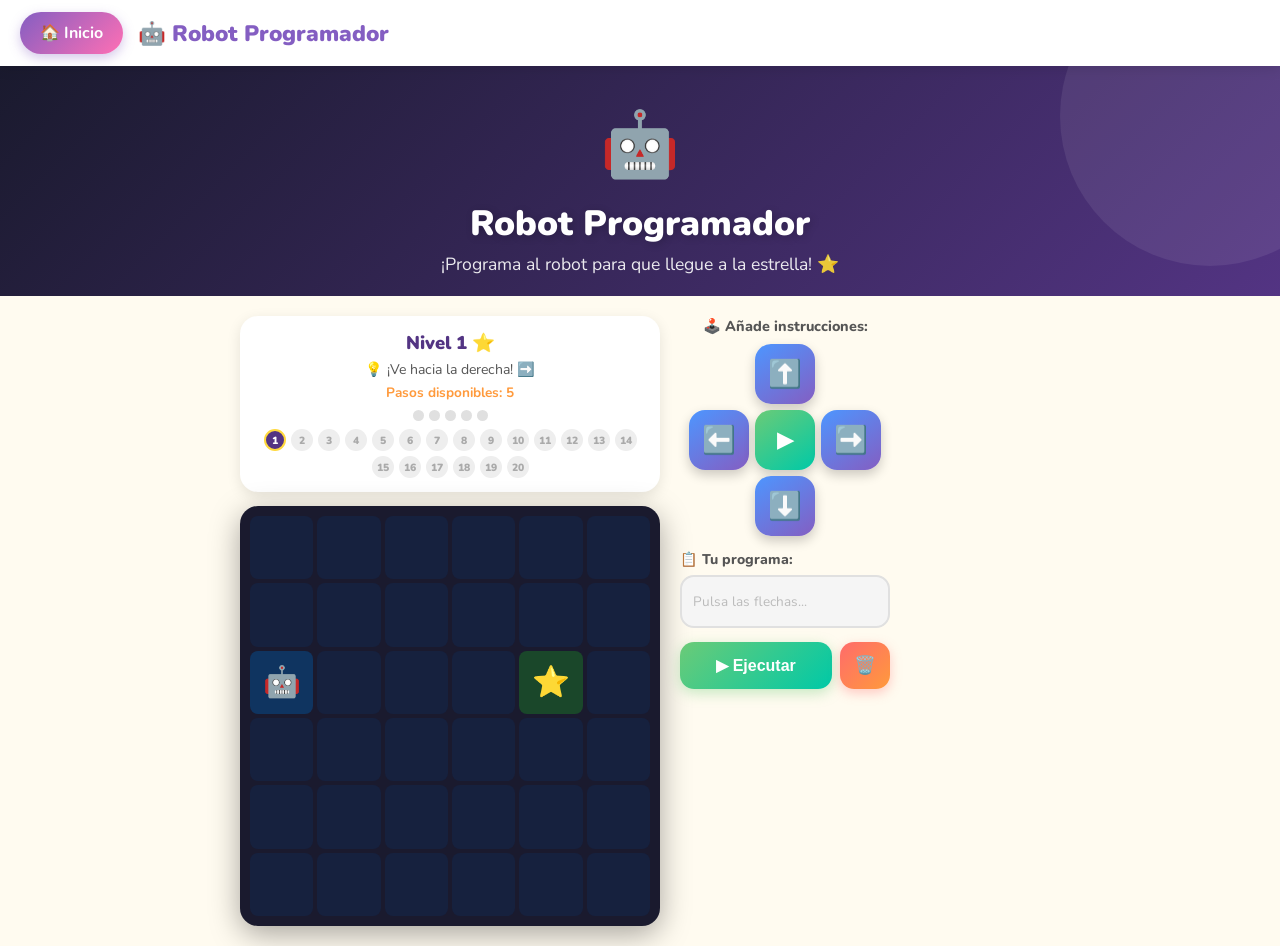
==== commit 0c9a16a0: "Expand coding robot from 10 to 20 levels with progressive difficulty - Reduce intro straight-line le" ====
--- a/coding-robot.html
+++ b/coding-robot.html
@@ -347,31 +347,69 @@
     // ===== LEVELS =====
     // r = row (0=top), c = col (0=left)
     const LEVELS = [
-      // ── Easy: single direction ──
+      // ── 1-2: Línea recta (⭐) ──
       { name:'Nivel 1',  stars:1, robot:{r:2,c:0}, goal:{r:2,c:4}, maxSteps:5,
         hint:'¡Ve hacia la derecha! ➡️' },
-      { name:'Nivel 2',  stars:1, robot:{r:0,c:3}, goal:{r:4,c:3}, maxSteps:5,
+      { name:'Nivel 2',  stars:1, robot:{r:0,c:2}, goal:{r:4,c:2}, maxSteps:5,
         hint:'¡Baja todo recto! ⬇️' },
-      { name:'Nivel 3',  stars:1, robot:{r:3,c:5}, goal:{r:3,c:1}, maxSteps:5,
-        hint:'¡Ve hacia la izquierda! ⬅️' },
-      { name:'Nivel 4',  stars:1, robot:{r:5,c:3}, goal:{r:1,c:3}, maxSteps:5,
-        hint:'¡Sube todo recto! ⬆️' },
-      // ── Medium: two directions ──
-      { name:'Nivel 5',  stars:2, robot:{r:5,c:0}, goal:{r:2,c:3}, maxSteps:7,
-        hint:'Sube y ve a la derecha 🤔' },
-      { name:'Nivel 6',  stars:2, robot:{r:0,c:5}, goal:{r:4,c:1}, maxSteps:9,
-        hint:'Baja y ve a la izquierda 🤔' },
-      { name:'Nivel 7',  stars:2, robot:{r:5,c:5}, goal:{r:1,c:1}, maxSteps:9,
+      // ── 3-6: Dos direcciones sin obstáculos (⭐⭐) ──
+      { name:'Nivel 3',  stars:2, robot:{r:0,c:0}, goal:{r:3,c:4}, maxSteps:9,
+        hint:'Ve a la derecha y luego baja ↪️' },
+      { name:'Nivel 4',  stars:2, robot:{r:5,c:0}, goal:{r:2,c:3}, maxSteps:8,
+        hint:'Sube y luego ve a la derecha 🤔' },
+      { name:'Nivel 5',  stars:2, robot:{r:0,c:5}, goal:{r:4,c:1}, maxSteps:9,
+        hint:'Baja y luego ve a la izquierda 🤔' },
+      { name:'Nivel 6',  stars:2, robot:{r:5,c:5}, goal:{r:1,c:1}, maxSteps:9,
         hint:'Sube y ve a la izquierda 🤔' },
-      { name:'Nivel 8',  stars:2, robot:{r:0,c:0}, goal:{r:5,c:4}, maxSteps:10,
-        hint:'¡Piensa bien el camino! 🧠' },
-      // ── Hard: with obstacles ──
-      { name:'Nivel 9',  stars:3, robot:{r:0,c:0}, goal:{r:5,c:5}, maxSteps:12,
+      // ── 7-8: Dos direcciones + 1 obstáculo (⭐⭐) ──
+      { name:'Nivel 7',  stars:2, robot:{r:0,c:0}, goal:{r:4,c:5}, maxSteps:11,
+        obstacles:[{r:2,c:2}],
+        hint:'¡Hay un obstáculo en el camino, rodéalo! 🧱' },
+      { name:'Nivel 8',  stars:2, robot:{r:5,c:0}, goal:{r:1,c:4}, maxSteps:11,
+        obstacles:[{r:3,c:2}],
+        hint:'¡Busca el camino libre! 🧱' },
+      // ── 9-10: Diagonal y grupos de obstáculos (⭐⭐⭐) ──
+      { name:'Nivel 9',  stars:3, robot:{r:0,c:0}, goal:{r:5,c:5}, maxSteps:13,
         obstacles:[{r:1,c:1},{r:2,c:2},{r:3,c:3},{r:4,c:4}],
-        hint:'¡Rodea los obstáculos por la derecha! 🧱' },
+        hint:'¡La diagonal te bloquea! Rodéala por fuera 🧱' },
       { name:'Nivel 10', stars:3, robot:{r:5,c:0}, goal:{r:0,c:5}, maxSteps:12,
         obstacles:[{r:2,c:1},{r:2,c:2},{r:3,c:3},{r:3,c:4}],
-        hint:'¡Busca el camino libre! 🧠' },
+        hint:'¡Esquiva los bloques del centro! 🧠' },
+      // ── 11-12: Muros con un hueco (⭐⭐⭐) ──
+      { name:'Nivel 11', stars:3, robot:{r:0,c:0}, goal:{r:5,c:4}, maxSteps:12,
+        obstacles:[{r:2,c:1},{r:2,c:2},{r:2,c:3},{r:2,c:4},{r:2,c:5}],
+        hint:'¡Hay un muro! El hueco está a la izquierda 🧱' },
+      { name:'Nivel 12', stars:3, robot:{r:0,c:0}, goal:{r:5,c:5}, maxSteps:13,
+        obstacles:[{r:2,c:1},{r:2,c:2},{r:2,c:3},{r:2,c:4},{r:4,c:0},{r:4,c:1},{r:4,c:2},{r:4,c:3}],
+        hint:'¡Dos muros, dos huecos! Piensa bien el camino 🧠🧱' },
+      // ── 13-14: Dos muros en zigzag (⭐⭐⭐⭐) ──
+      { name:'Nivel 13', stars:4, robot:{r:0,c:5}, goal:{r:5,c:0}, maxSteps:13,
+        obstacles:[{r:1,c:0},{r:1,c:1},{r:1,c:2},{r:1,c:3},{r:1,c:4},{r:3,c:1},{r:3,c:2},{r:3,c:3},{r:3,c:4},{r:3,c:5}],
+        hint:'¡Dos muros! El hueco se alterna de lado 🔄🧱' },
+      { name:'Nivel 14', stars:4, robot:{r:0,c:0}, goal:{r:5,c:5}, maxSteps:13,
+        obstacles:[{r:1,c:1},{r:1,c:2},{r:1,c:3},{r:1,c:4},{r:1,c:5},{r:3,c:0},{r:3,c:1},{r:3,c:2},{r:3,c:3},{r:3,c:4}],
+        hint:'¡El hueco cambia de lado en cada muro! 🔄🧠' },
+      // ── 15-16: Tres muros, la meta es el hueco (⭐⭐⭐⭐) ──
+      { name:'Nivel 15', stars:4, robot:{r:0,c:0}, goal:{r:5,c:3}, maxSteps:15,
+        obstacles:[{r:1,c:1},{r:1,c:2},{r:1,c:3},{r:1,c:4},{r:1,c:5},{r:3,c:0},{r:3,c:1},{r:3,c:2},{r:3,c:3},{r:3,c:4},{r:5,c:0},{r:5,c:1},{r:5,c:2},{r:5,c:4},{r:5,c:5}],
+        hint:'¡Tres muros! La estrella está en el único hueco libre 🏆🧱' },
+      { name:'Nivel 16', stars:4, robot:{r:5,c:5}, goal:{r:0,c:2}, maxSteps:15,
+        obstacles:[{r:4,c:0},{r:4,c:1},{r:4,c:2},{r:4,c:3},{r:4,c:4},{r:2,c:1},{r:2,c:2},{r:2,c:3},{r:2,c:4},{r:2,c:5},{r:0,c:0},{r:0,c:1},{r:0,c:3},{r:0,c:4},{r:0,c:5}],
+        hint:'¡Sube por el hueco correcto en cada muro! ⬆️🤯' },
+      // ── 17-18: Tres muros simétricos (⭐⭐⭐⭐⭐) ──
+      { name:'Nivel 17', stars:5, robot:{r:0,c:0}, goal:{r:5,c:5}, maxSteps:14,
+        obstacles:[{r:1,c:1},{r:1,c:2},{r:1,c:3},{r:1,c:4},{r:3,c:1},{r:3,c:2},{r:3,c:3},{r:3,c:4},{r:5,c:1},{r:5,c:2},{r:5,c:3},{r:5,c:4}],
+        hint:'¡Experto! Tres muros te esperan, solo hay un lado libre 🤯🧱' },
+      { name:'Nivel 18', stars:5, robot:{r:0,c:5}, goal:{r:5,c:0}, maxSteps:14,
+        obstacles:[{r:1,c:1},{r:1,c:2},{r:1,c:3},{r:1,c:4},{r:3,c:1},{r:3,c:2},{r:3,c:3},{r:3,c:4},{r:5,c:1},{r:5,c:2},{r:5,c:3},{r:5,c:4}],
+        hint:'¡Al revés que el anterior! ¿Qué lado eliges? 🔄🤯' },
+      // ── 19-20: Curva en S (⭐⭐⭐⭐⭐) ──
+      { name:'Nivel 19', stars:5, robot:{r:0,c:0}, goal:{r:5,c:1}, maxSteps:16,
+        obstacles:[{r:1,c:4},{r:1,c:5},{r:2,c:0},{r:2,c:1},{r:2,c:2},{r:2,c:3},{r:4,c:2},{r:4,c:3},{r:4,c:4},{r:4,c:5}],
+        hint:'¡Curva en S! Avanza, gira y vuelve a girar 🐍🏅' },
+      { name:'Nivel 20', stars:5, robot:{r:0,c:0}, goal:{r:5,c:5}, maxSteps:22,
+        obstacles:[{r:1,c:0},{r:1,c:1},{r:1,c:2},{r:1,c:3},{r:1,c:4},{r:3,c:2},{r:3,c:3},{r:3,c:4},{r:3,c:5},{r:5,c:0},{r:5,c:1},{r:5,c:2},{r:5,c:3},{r:5,c:4}],
+        hint:'¡El nivel definitivo! Triple curva en S, solo los mejores lo superan 🏆👑' },
     ];
 
     const ARROWS = { U:'⬆️', D:'⬇️', L:'⬅️', R:'➡️' };
